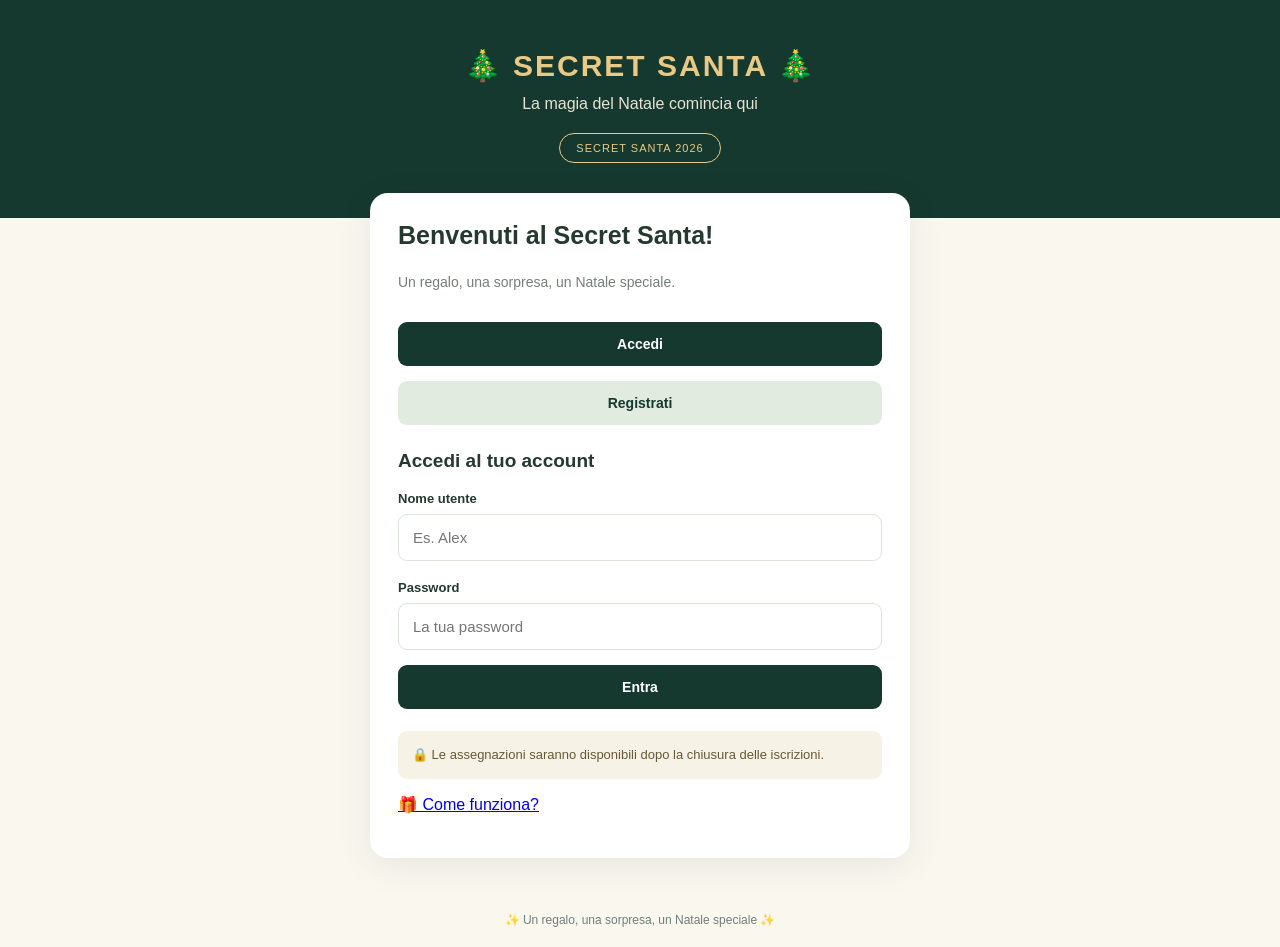
==== index.html @ 84096677 "Update index.html" ====
<!DOCTYPE html>
<html lang="it">
<head>
  <meta charset="UTF-8">
  <meta name="viewport" content="width=device-width, initial-scale=1">
  <meta name="theme-color" content="#15392e">
  <title>Secret Santa 2026 🎅</title>
  <link rel="stylesheet" href="style.css">
</head>
<body>
  <header class="hero">
    <div class="brand">🎄 SECRET SANTA 🎄</div>
    <p>La magia del Natale comincia qui</p>
    <span class="status">SECRET SANTA 2026</span>
  </header>

  <main class="container">
    <section class="panel">
      <h1>Benvenuti al Secret Santa!</h1>
      <p class="intro">
        Un regalo, una sorpresa, un Natale speciale.
      </p>

      <div class="auth-tabs">
        <button type="button" id="showLogin" class="primary">
          Accedi
        </button>
        <button type="button" id="showRegister" class="secondary">
          Registrati
        </button>
      </div>

      <section id="loginSection">
        <h2>Accedi al tuo account</h2>

        <form id="loginForm">
          <label for="loginName">Nome utente</label>
          <input
            id="loginName"
            type="text"
            placeholder="Es. Alex"
            autocomplete="username"
            required
          >

          <label for="loginPassword">Password</label>
          <input
            id="loginPassword"
            type="password"
            placeholder="La tua password"
            autocomplete="current-password"
            required
          >

          <button type="submit" class="primary">
            Entra
          </button>
        </form>
      </section>

      <section id="registerSection" hidden>
        <h2>Crea il tuo account familiare</h2>

        <form id="registrationForm">
          <label for="name">Nome e cognome dell'adulto</label>
          <input
            id="name"
            type="text"
            placeholder="Es. Mario Rossi"
            autocomplete="name"
            required
          >

          <label for="password">Scegli una password</label>
          <input
            id="password"
            type="password"
            placeholder="Almeno 12 caratteri"
            minlength="12"
            autocomplete="new-password"
            required
          >

          <div class="family-section">
            <h3>👨‍👩‍👧‍👦 La tua famiglia</h3>

            <label class="check-label">
              <input type="checkbox" id="hasChildren">
              Sono genitore di figli minorenni
            </label>

            <div id="childrenArea" hidden>
              <p>Inserisci nome e cognome di ogni figlio.</p>

              <div id="childrenList"></div>

              <button
                type="button"
                id="addChild"
                class="secondary"
              >
                + Aggiungi un altro figlio
              </button>
            </div>
          </div>

          <button type="submit" class="primary">
            Crea account
          </button>
        </form>
      </section>

      <div class="notice">
        🔒 Le assegnazioni saranno disponibili dopo
        la chiusura delle iscrizioni.
      </div>

      <p id="message" aria-live="polite"></p>

      <p class="info-link">
        <a href="come-funziona.html">🎁 Come funziona?</a>
      </p>
    </section>
  </main>

  <footer>
    ✨ Un regalo, una sorpresa, un Natale speciale ✨
  </footer>

  <script src="app.js"></script>
</body>
</html>
---- style.css ----
:root {
  --green: #15392e;
  --green-light: #235b46;
  --gold: #e8c985;
  --cream: #faf7ef;
  --text: #25392f;
}

* {
  box-sizing: border-box;
}

body {
  margin: 0;
  background: var(--cream);
  color: var(--text);
  font-family: Arial, sans-serif;
}

.hero {
  background: var(--green);
  color: white;
  text-align: center;
  padding: 48px 20px 55px;
}

.brand {
  color: var(--gold);
  font-size: 30px;
  font-weight: 800;
  letter-spacing: 2px;
}

.hero p {
  color: #e8e3d5;
  margin: 12px 0 20px;
}

.status {
  display: inline-block;
  border: 1px solid var(--gold);
  border-radius: 30px;
  padding: 8px 16px;
  color: var(--gold);
  font-size: 11px;
  letter-spacing: 1px;
}

.container {
  width: min(100% - 28px, 540px);
  margin: -25px auto 35px;
  position: relative;
}

.panel {
  background: white;
  padding: 28px;
  border-radius: 18px;
  box-shadow: 0 8px 35px #193b2b15;
}

h1 {
  font-size: 25px;
  margin-top: 0;
}

h2 {
  font-size: 19px;
  margin-top: 25px;
}

.intro, .hint {
  color: #718077;
  line-height: 1.6;
  font-size: 14px;
}

label {
  display: block;
  font-size: 13px;
  font-weight: bold;
  margin: 19px 0 8px;
}

input[type="text"],
input[type="password"],
input[type="url"] {
  display: block;
  width: 100%;
  padding: 14px;
  border: 1px solid #dce4dc;
  border-radius: 9px;
  font-size: 15px;
  background: #fff;
}

input:focus {
  outline: 2px solid var(--gold);
  border-color: transparent;
}

.family-section {
  margin-top: 28px;
  padding: 17px;
  background: #f1f5ef;
  border-radius: 12px;
}

.check-label {
  display: flex;
  align-items: center;
  gap: 10px;
  line-height: 1.5;
  cursor: pointer;
}

.check-label input {
  width: 19px;
  height: 19px;
  accent-color: var(--green);
}

.child-card,
.wishlist-card {
  background: #fafaf7;
  border: 1px solid #e3e9df;
  padding: 16px;
  border-radius: 10px;
  margin-top: 15px;
}

.wishlist-card h3 {
  font-size: 16px;
  color: var(--green);
  margin-top: 0;
}

button {
  width: 100%;
  padding: 14px;
  border: 0;
  border-radius: 9px;
  font-weight: bold;
  font-size: 14px;
  cursor: pointer;
  margin-top: 15px;
}

.primary {
  background: var(--green);
  color: white;
}

.secondary {
  background: #e1ebe0;
  color: var(--green);
}

.remove {
  background: transparent;
  color: #a33;
  padding: 5px;
  width: auto;
}

.gift-row {
  display: flex;
  align-items: center;
  gap: 8px;
  background: white;
  padding: 10px;
  border-radius: 8px;
  margin-top: 8px;
}

.gift-row span {
  flex: 1;
  overflow-wrap: anywhere;
  font-size: 13px;
}

.notice {
  margin-top: 22px;
  padding: 14px;
  border-radius: 9px;
  background: #f6f2e6;
  color: #675936;
  font-size: 13px;
  line-height: 1.5;
}

#message {
  font-size: 14px;
  line-height: 1.5;
}

footer {
  text-align: center;
  color: #718077;
  padding: 20px;
  font-size: 12px;
}

[hidden] {
  display: none !important;
}

@media (max-width: 480px) {
  .panel {
    padding: 21px;
  }

  .brand {
    font-size: 24px;
  }
}
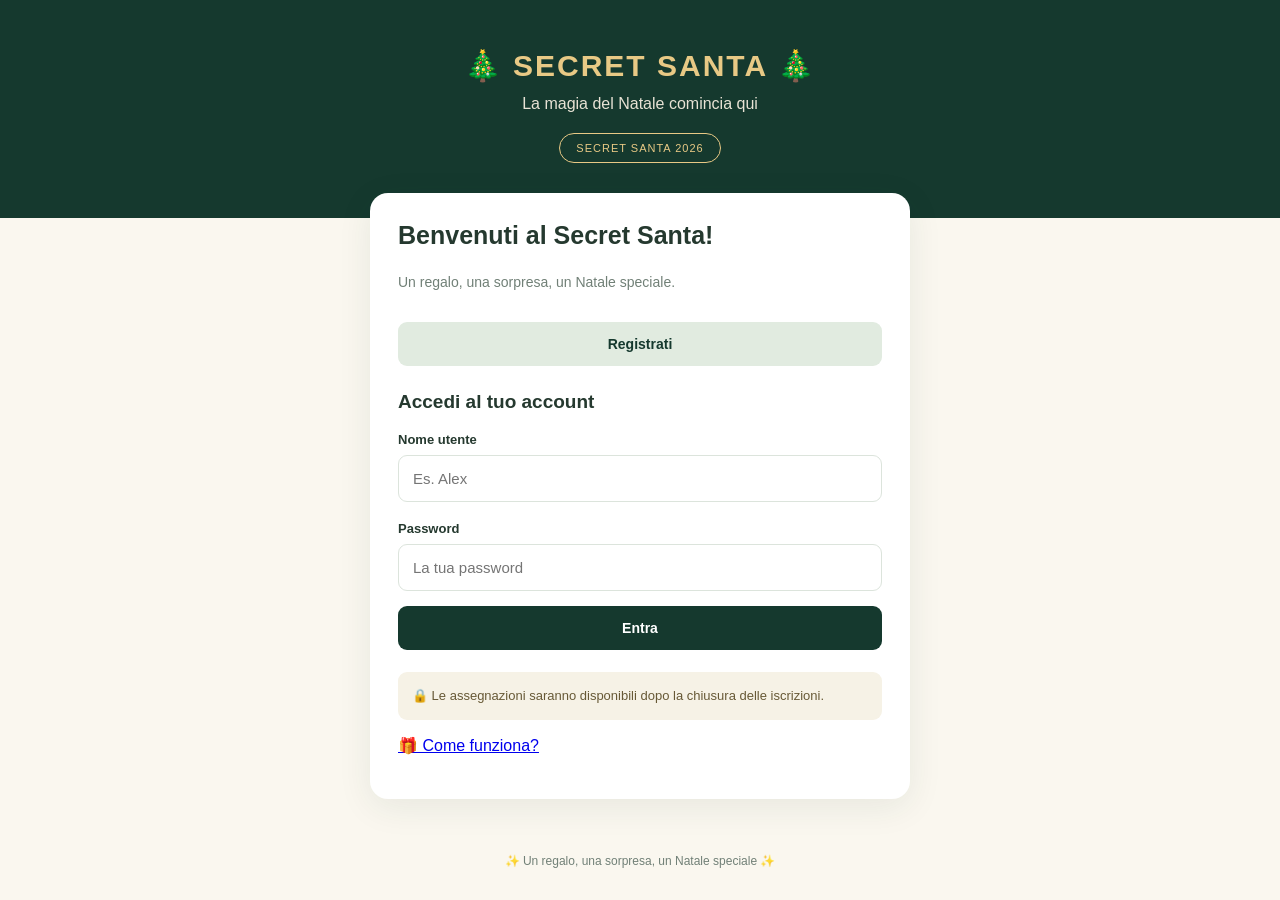
==== commit f9edbcd4: "Update index.html" ====
--- a/index.html
+++ b/index.html
@@ -20,11 +20,8 @@
       <p class="intro">
         Un regalo, una sorpresa, un Natale speciale.
       </p>
-
+      
       <div class="auth-tabs">
-        <button type="button" id="showLogin" class="primary">
-          Accedi
-        </button>
         <button type="button" id="showRegister" class="secondary">
           Registrati
         </button>
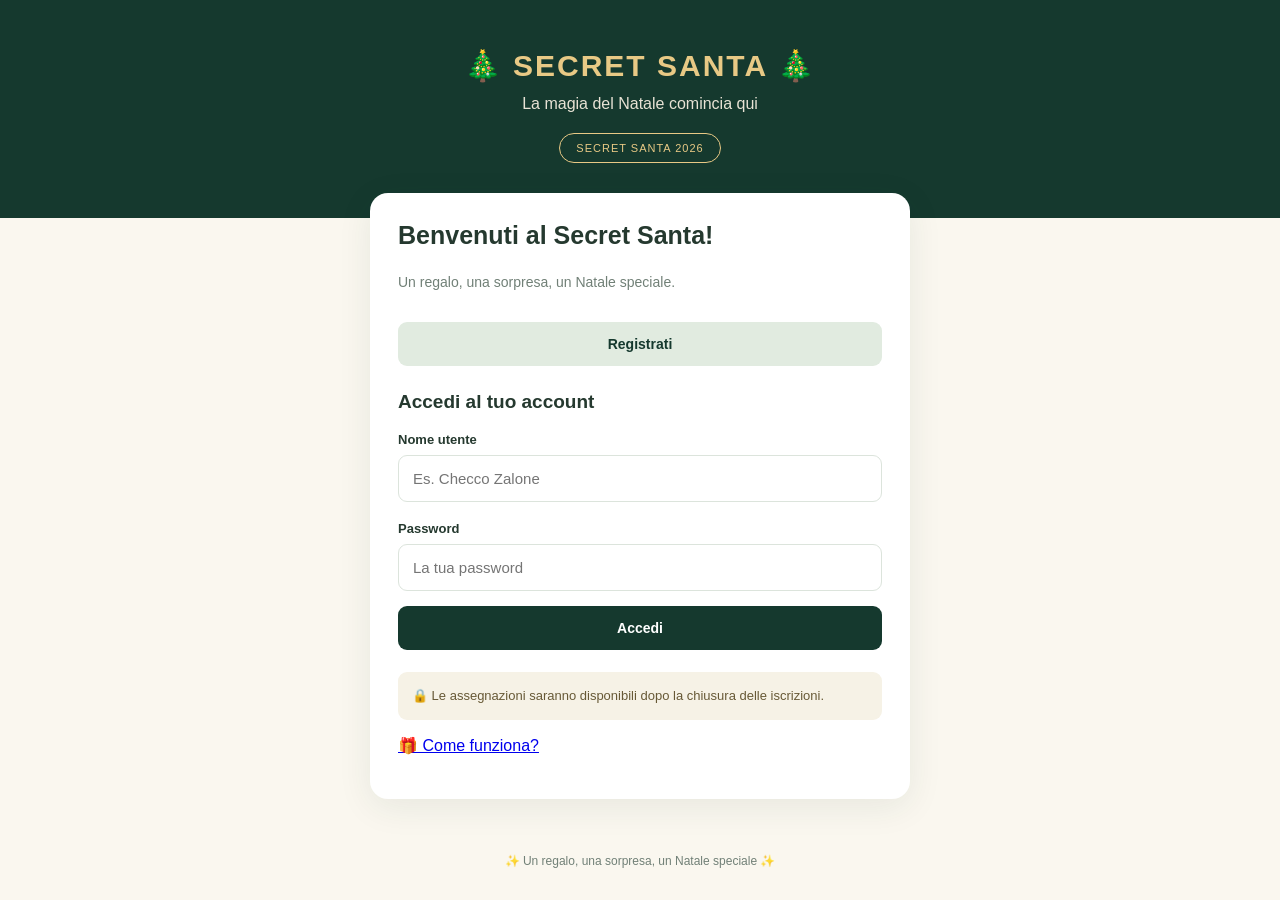
==== commit 6ef7b694: "Update index.html" ====
--- a/index.html
+++ b/index.html
@@ -35,7 +35,7 @@
           <input
             id="loginName"
             type="text"
-            placeholder="Es. Alex"
+            placeholder="Es. Checco Zalone"
             autocomplete="username"
             required
           >
@@ -50,20 +50,20 @@
           >
 
           <button type="submit" class="primary">
-            Entra
+            Accedi
           </button>
         </form>
       </section>
 
       <section id="registerSection" hidden>
-        <h2>Crea il tuo account familiare</h2>
+        <h2>Crea il tuo account</h2>
 
         <form id="registrationForm">
-          <label for="name">Nome e cognome dell'adulto</label>
+          <label for="name">Nome</label>
           <input
             id="name"
             type="text"
-            placeholder="Es. Mario Rossi"
+            placeholder="Es. Checco Zalone"
             autocomplete="name"
             required
           >
@@ -72,8 +72,8 @@
           <input
             id="password"
             type="password"
-            placeholder="Almeno 12 caratteri"
-            minlength="12"
+            placeholder="Almeno 6 caratteri"
+            minlength="6"
             autocomplete="new-password"
             required
           >
@@ -87,7 +87,7 @@
             </label>
 
             <div id="childrenArea" hidden>
-              <p>Inserisci nome e cognome di ogni figlio.</p>
+              <p>Inserisci il nome di ogni figlio.</p>
 
               <div id="childrenList"></div>
 
@@ -105,6 +105,10 @@
             Crea account
           </button>
         </form>
+
+        <button type="button" id="showLogin" class="secondary">
+          Torna ad Accedi
+        </button>
       </section>
 
       <div class="notice">
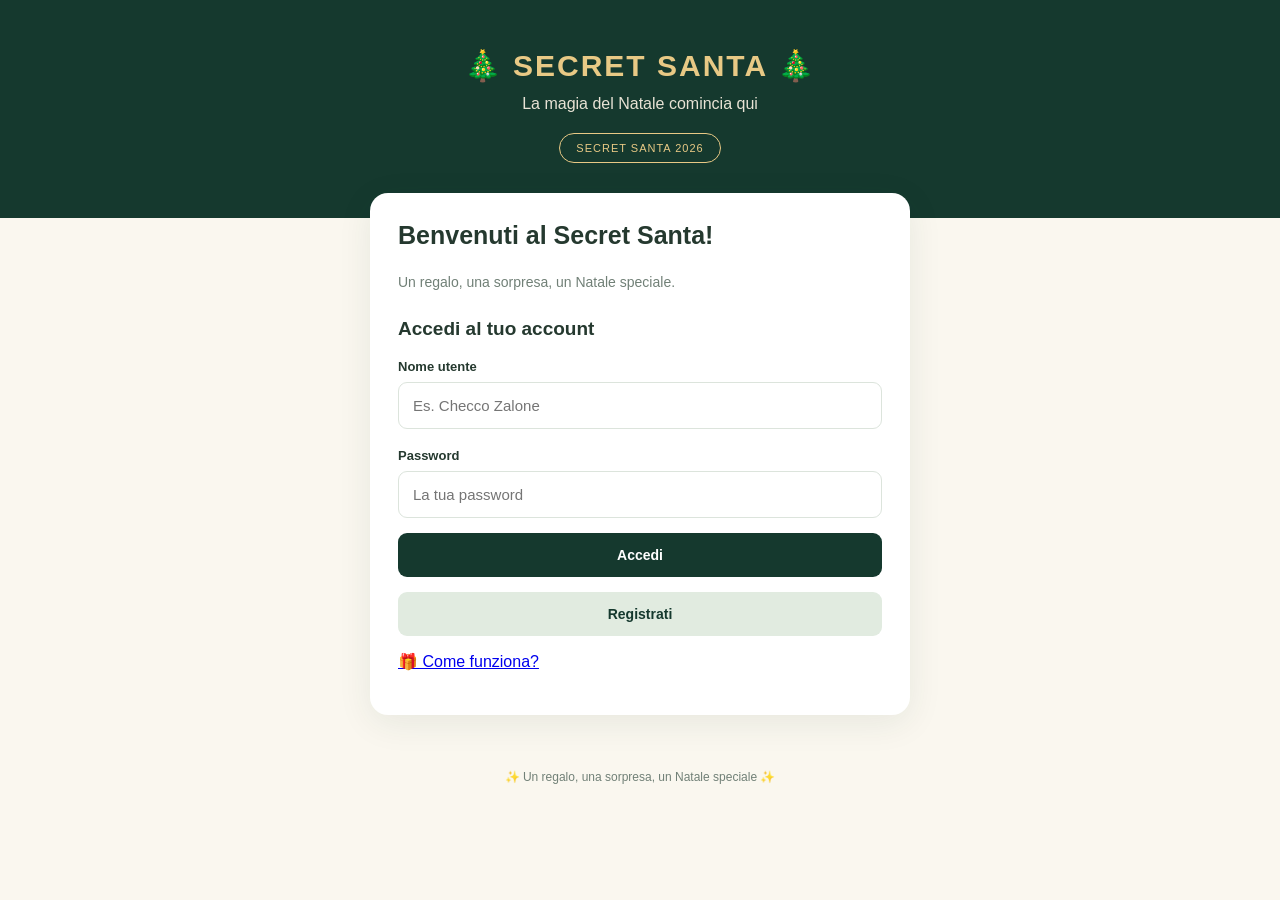
==== commit a971f7cb: "Add files via upload" ====
--- a/index.html
+++ b/index.html
@@ -21,12 +21,6 @@
         Un regalo, una sorpresa, un Natale speciale.
       </p>
       
-      <div class="auth-tabs">
-        <button type="button" id="showRegister" class="secondary">
-          Registrati
-        </button>
-      </div>
-
       <section id="loginSection">
         <h2>Accedi al tuo account</h2>
 
@@ -51,6 +45,10 @@
 
           <button type="submit" class="primary">
             Accedi
+          </button>
+
+          <button type="button" id="showRegister" class="secondary">
+            Registrati
           </button>
         </form>
       </section>
@@ -111,11 +109,6 @@
         </button>
       </section>
 
-      <div class="notice">
-        🔒 Le assegnazioni saranno disponibili dopo
-        la chiusura delle iscrizioni.
-      </div>
-
       <p id="message" aria-live="polite"></p>
 
       <p class="info-link">
@@ -128,7 +121,7 @@
     ✨ Un regalo, una sorpresa, un Natale speciale ✨
   </footer>
 
-  <script src="app.js"></script>
+  <script src="app.js?v=3"></script>
 </body>
 </html>
 
--- a/style.css
+++ b/style.css
@@ -215,3 +215,53 @@
     font-size: 24px;
   }
 }
+
+/* Navigazione e pulsante Esci */
+.nav-links {
+  display: flex;
+  flex-direction: column;
+  gap: 10px;
+  margin-top: 22px;
+}
+
+.nav-link,
+a.button-link {
+  display: block;
+  text-align: center;
+  padding: 14px;
+  border-radius: 9px;
+  background: #e1ebe0;
+  color: var(--green);
+  font-weight: bold;
+  font-size: 14px;
+  text-decoration: none;
+}
+
+.nav-link.primary-link {
+  background: var(--green);
+  color: white;
+}
+
+.logout-button {
+  background: transparent;
+  border: 1px solid #c9a0a0;
+  color: #a33;
+  margin-top: 24px;
+}
+
+.small-button {
+  width: auto;
+  padding: 8px 12px;
+  margin-top: 0;
+  font-size: 13px;
+}
+
+.danger {
+  background: #f6e3e3;
+  color: #8f2a2a;
+}
+
+.back-row {
+  margin: 0 0 6px;
+  font-size: 14px;
+}
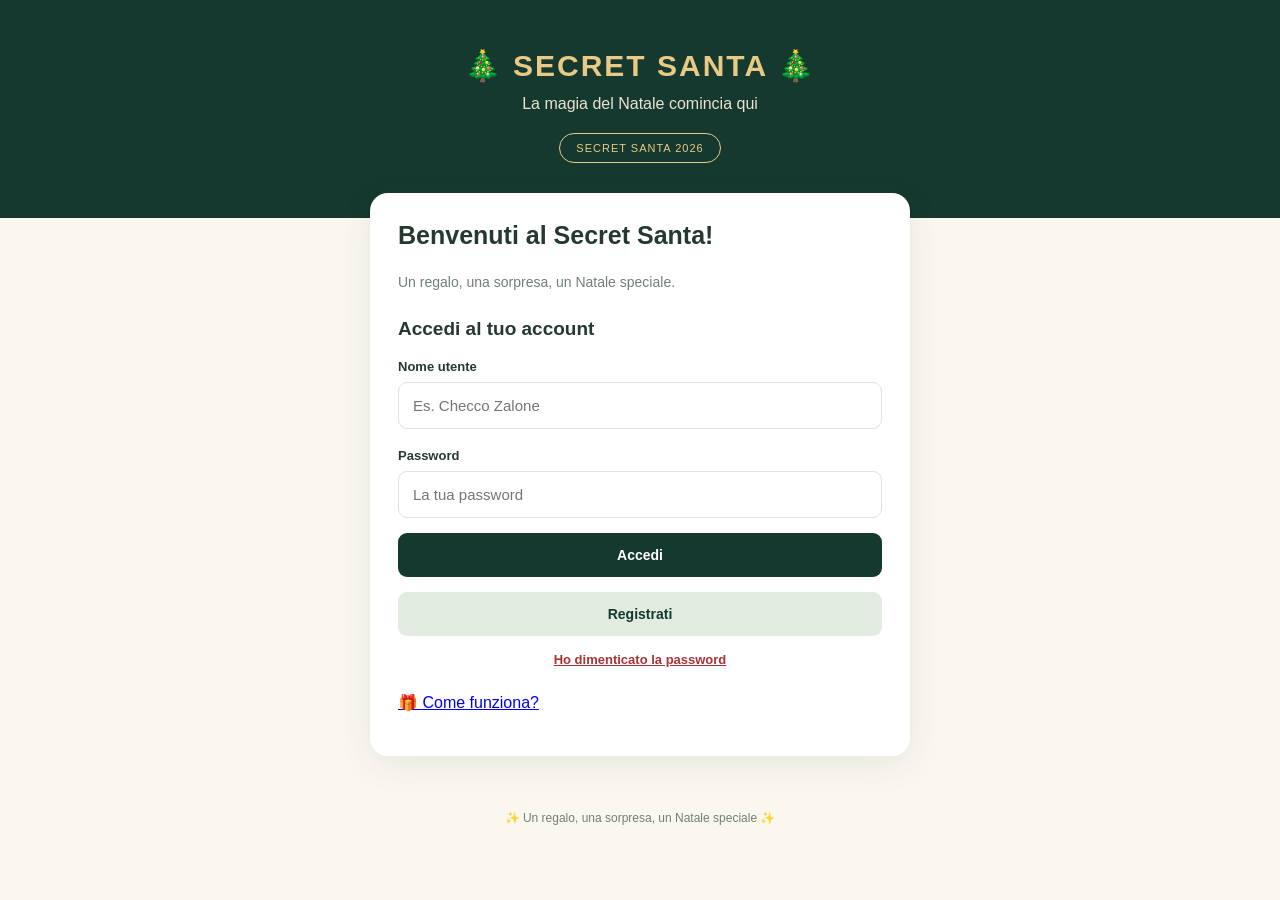
==== commit 7f448878: "Add files via upload" ====
--- a/index.html
+++ b/index.html
@@ -49,6 +49,10 @@
 
           <button type="button" id="showRegister" class="secondary">
             Registrati
+          </button>
+
+          <button type="button" id="forgotPassword" class="remove forgot-button">
+            Ho dimenticato la password
           </button>
         </form>
       </section>
@@ -121,7 +125,7 @@
     ✨ Un regalo, una sorpresa, un Natale speciale ✨
   </footer>
 
-  <script src="app.js?v=3"></script>
+  <script src="app.js?v=4"></script>
 </body>
 </html>
 
--- a/style.css
+++ b/style.css
@@ -265,3 +265,26 @@
   margin: 0 0 6px;
   font-size: 14px;
 }
+
+/* Password dimenticata */
+.forgot-button {
+  display: block;
+  width: 100%;
+  margin-top: 6px;
+  padding: 10px;
+  font-size: 13px;
+  text-decoration: underline;
+}
+
+/* Puntino rosso di notifica (richieste di reset password) */
+.nav-link .dot,
+.dot {
+  display: inline-block;
+  width: 10px;
+  height: 10px;
+  margin-left: 8px;
+  border-radius: 50%;
+  background: #d62828;
+  box-shadow: 0 0 0 2px rgba(214, 40, 40, 0.25);
+  vertical-align: middle;
+}
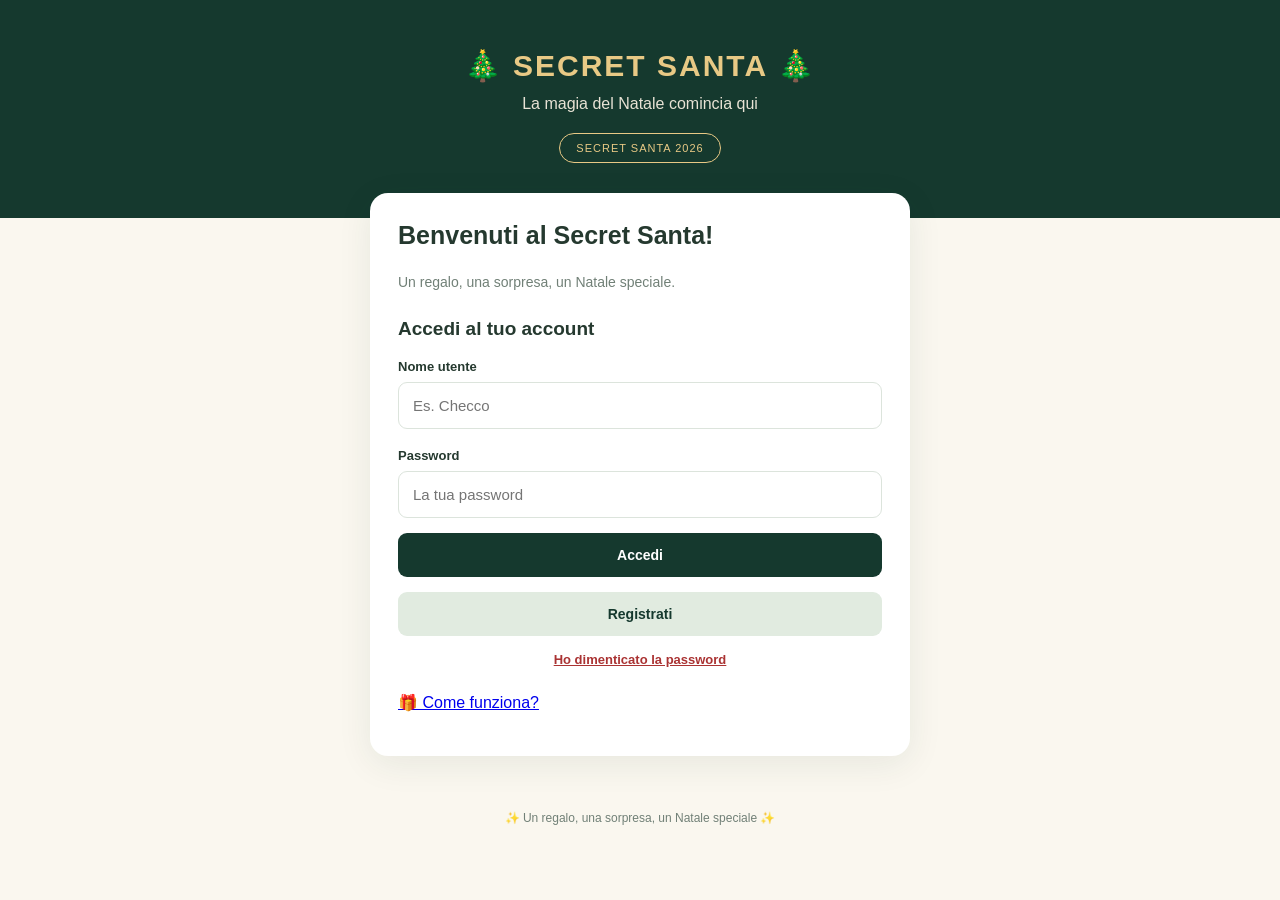
==== commit 783dc6b9: "Add files via upload" ====
--- a/index.html
+++ b/index.html
@@ -29,8 +29,11 @@
           <input
             id="loginName"
             type="text"
-            placeholder="Es. Checco Zalone"
+            placeholder="Es. Checco"
             autocomplete="username"
+            autocapitalize="none"
+            autocorrect="off"
+            spellcheck="false"
             required
           >
 
@@ -61,14 +64,24 @@
         <h2>Crea il tuo account</h2>
 
         <form id="registrationForm">
-          <label for="name">Nome</label>
+          <label for="name">Nome utente</label>
           <input
             id="name"
             type="text"
-            placeholder="Es. Checco Zalone"
-            autocomplete="name"
+            placeholder="Es. Checco"
+            autocomplete="username"
+            autocapitalize="none"
+            autocorrect="off"
+            spellcheck="false"
+            maxlength="20"
+            pattern="[A-Za-z0-9_\-]{1,20}"
+            title="Solo lettere, numeri, trattino (-) e trattino basso (_), senza spazi, massimo 20 caratteri"
             required
           >
+          <p class="field-hint">
+            Un nome o un nickname senza spazi (max 20 caratteri): solo lettere,
+            numeri, trattino (-) e trattino basso (_).
+          </p>
 
           <label for="password">Scegli una password</label>
           <input
@@ -125,7 +138,8 @@
     ✨ Un regalo, una sorpresa, un Natale speciale ✨
   </footer>
 
-  <script src="app.js?v=4"></script>
+  <script src="app.js?v=5"></script>
+  <script src="countdown.js?v=1" defer></script>
 </body>
 </html>
 
--- a/style.css
+++ b/style.css
@@ -288,3 +288,50 @@
   box-shadow: 0 0 0 2px rgba(214, 40, 40, 0.25);
   vertical-align: middle;
 }
+
+/* Il puntino rosso sta in alto a destra del pulsante */
+.nav-link { position: relative; }
+.nav-link .dot {
+  position: absolute;
+  top: 8px;
+  right: 10px;
+  margin: 0;
+  width: 12px;
+  height: 12px;
+}
+
+/* Countdown in alto nell'intestazione: non occupa spazio */
+.hero { position: relative; }
+.countdown {
+  position: absolute;
+  top: 14px;
+  left: 0;
+  right: 0;
+  text-align: center;
+  font-size: 12px;
+  letter-spacing: 1px;
+  color: var(--gold);
+  font-variant-numeric: tabular-nums;
+  pointer-events: none;
+}
+
+/* Finestra di rivelazione */
+.reveal-overlay {
+  position: fixed; inset: 0; z-index: 1000;
+  background: rgba(10, 30, 24, 0.75);
+  display: flex; align-items: center; justify-content: center;
+  padding: 16px;
+}
+.reveal-box {
+  background: white; border-radius: 16px; padding: 20px;
+  width: 100%; max-width: 420px; max-height: 85vh; overflow-y: auto;
+}
+.reveal-box h2 { margin-top: 0; text-align: center; }
+.reveal-pair {
+  padding: 8px 0; border-bottom: 1px solid #e3e9df; font-size: 15px;
+  overflow-wrap: anywhere;
+}
+.reveal-pair.mine { font-weight: bold; color: var(--green); }
+.reveal-box .check-label { margin-top: 14px; }
+
+.field-hint { font-size: 13px; color: #718077; margin: 4px 0 12px; }
